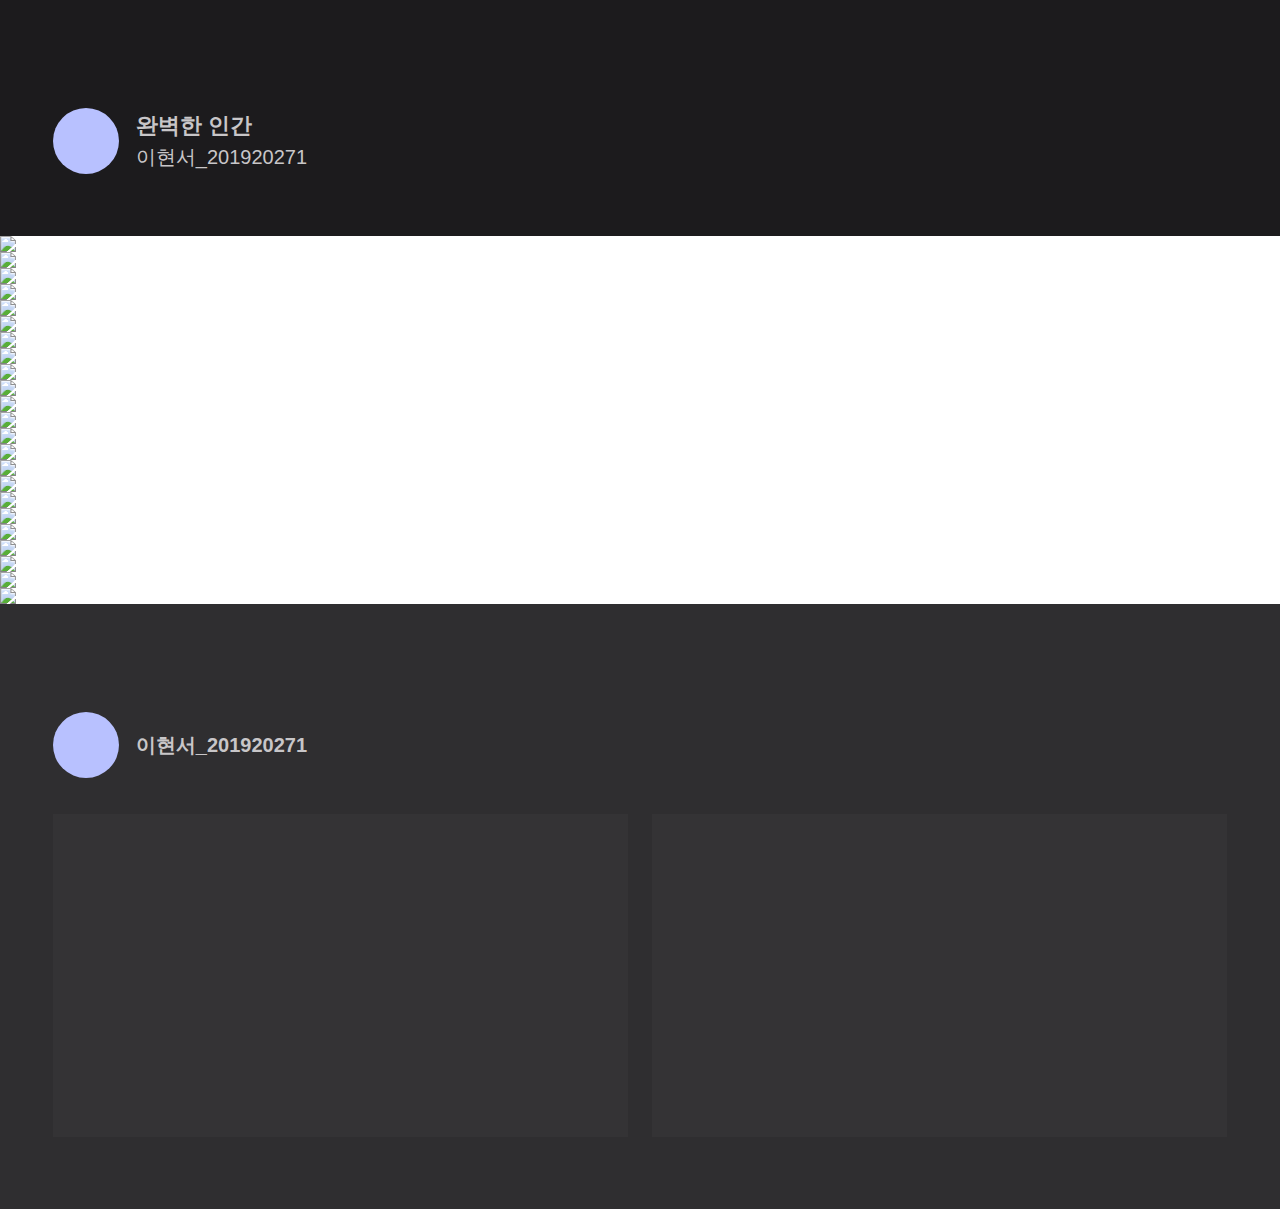
==== coact_interaction/index.html @ 67fe4ac9 "first commit" ====
<!DOCTYPE html>
<html lang="ko">
  <head>
    <meta charset="UTF-8" />
    <meta http-equiv="X-UA-Compatible" content="IE=edge" />
    <meta name="viewport" content="width=device-width, initial-scale=1.0" />
    <script src="./script/modHtml.js" defer></script>
    <script src="https://player.vimeo.com/api/player.js"></script>
    <script src="https://unpkg.com/@lottiefiles/lottie-player@latest/dist/lottie-player.js"></script>
    <link
      rel="stylesheet"
      as="style"
      crossorigin
      href="https://cdn.jsdelivr.net/gh/orioncactus/pretendard/dist/web/static/pretendard.css"
    />
    <link rel="stylesheet" href="./style/reset.min.css" />
    <link rel="stylesheet" href="./style/template.min.css" />
    <!-- edit 1 begin -->
    <title>유동관교수님_이현서_201920271</title>
    <!-- edit 1 end -->
  </head>
  <body>
    <div class="section section--type-header">
      <div class="container">
        <div class="profile">
          <div class="profile__pic"></div>
          <div class="profile__wrap">
            <div class="profile__title">
              <!-- edit 2 begin -->
              완벽한 인간
              <!-- edit 2 end -->
            </div>
            <div class="profile__name">
              <!-- edit 3 begin -->
              이현서_201920271
              <!-- edit 3 end -->
            </div>
          </div>
        </div>
      </div>
    </div>
    <div class="section section--type-media">
      <!-- edit 4 begin -->
      <div class="container">
        <!-- example of image begin -->
        <img src="imgs/img1.png" loading="lazy" />
        <img src="imgs/blink76.png" loading="lazy" />
        <img src="imgs/img2.png" loading="lazy" />
        <img src="imgs/blink76.png" loading="lazy" />
        <img src="imgs/img3.png" loading="lazy" />
        <img src="imgs/blink76.png" loading="lazy" />
        <img src="imgs/img4.png" loading="lazy" />
        <img src="imgs/blink76.png" loading="lazy" />
        <img src="imgs/img5.png" loading="lazy" />
        <img src="imgs/blink76.png" loading="lazy" />
        <img src="imgs/img6.png" loading="lazy" />
        <img src="imgs/blink76.png" loading="lazy" />
        <img src="imgs/img7.png" loading="lazy" />
        <img src="imgs/blink76.png" loading="lazy" />
        <img src="imgs/img8.png" loading="lazy" />
        <img src="imgs/blink76.png" loading="lazy" />
        <img src="imgs/img9.png" loading="lazy" />
        <img src="imgs/blink76.png" loading="lazy" />
        <img src="imgs/img10.png" loading="lazy" />
        <img src="imgs/blink76.png" loading="lazy" />
        <img src="imgs/img11.png" loading="lazy" />
        <img src="imgs/blink76.png" loading="lazy" />
        <img src="imgs/img12.png" loading="lazy" />

        <!-- example of image end -->
      </div>
      <!-- edit 4 end -->
    </div>
    <div class="section section--type-footer">
      <div class="container">
        <div class="designerInfo">
          <div class="profile">
            <div class="profile__pic"></div>
            <div class="profile__wrap">
              <div class="profile__name">
                <!-- edit 4 begin -->
                이현서_201920271
                <!-- edit 4 end -->
              </div>
            </div>
          </div>
          <div class="otherWorks">
            <div class="work">
              <div class="work__wrap">
                <div class="work__title">기억저장소</div>
                <div class="work__class">브랜드 디자인</div>
              </div>
            </div>
            <div class="work">
              <div class="work__wrap">
                <div class="work__title">완벽한 쇼핑</div>
                <div class="work__class">인터랙션 디자인</div>
              </div>
            </div>
          </div>
        </div>
      </div>
    </div>
  </body>
</html>
---- coact_interaction/style/template.min.css ----
body {
  background-color: #1c1b1d;
}
.container {
  z-index: 2;
  display: flex;
  flex-flow: column nowrap;
  grid-row: 1 / span 2;
  grid-column: 2 / span 1;
  align-items: center;
  justify-content: flex-start;
  overflow: hidden;
}
.container > * {
  overflow: hidden;
}

.section {
  display: grid;
  grid-template-rows: minmax(0, auto) 0.625rem;
}
.section:not(:first-of-type) {
  margin-top: -0.625rem;
}
.section:last-of-type {
  grid-template-rows: minmax(0, auto);
}
.section:last-of-type > .container {
  grid-row: 1 / span 1;
}
.section:last-of-type > .section__bg {
  grid-row: 1 / span 1;
}
.section--type-text,
.section--type-media {
  background-color: #fff;
}
.section--type-text {
  color: #1c1b1d;
}
.section--type-text a {
  color: #4756b3;
  text-decoration: underline;
  text-underline-position: under;
}
.section--type-text a:hover {
  color: #474747;
}
.section--type-text > .container > * {
  width: 100%;
  max-width: 70ch;
}
.section--type-text > .container > *.text--textAlign-center {
  text-align: center;
}
.section--type-text > .container > *.text--textAlign-right {
  text-align: right;
}
.section--type-media > .container {
  align-items: stretch;
  padding-inline: 0;
}
.section--type-media > .container * {
  flex-shrink: 0;
}
.section--type-media > .container lottie-player {
  align-self: center;
  height: auto;
}
.section--type-header > .container,
.section--type-footer > .container {
  align-items: stretch;
  padding-inline: 0;
}
.section--type-header {
  background-color: #1c1b1d;
}
.section--type-header > .container {
  color: #c8c6c8;
}
.section--type-header > .container .profile__title {
  font-weight: 700;
}
.section--type-footer > .container .designInfo {
  display: flex;
  flex-direction: row;
  flex-wrap: nowrap;
  gap: 0rem;
  align-items: center;
  justify-content: center;
  color: #c8c6c8;
  text-align: center;
  background-color: #252426;
}
.section--type-footer > .container .designerInfo {
  color: #c8c6c8;
  background-color: #2f2e30;
}
.section--type-footer > .container .designerInfo .profile__name {
  font-weight: 700;
}
.section__bg {
  z-index: 1;
}
.section__bg--left {
  grid-row: 1 / span 2;
  grid-column: 1 / span 1;
  background-color: #1c1b1d;
}
.section__bg--right {
  grid-row: 1 / span 2;
  grid-column: 3 / span 1;
  background-color: #1c1b1d;
}
.profile {
  display: flex;
  flex-direction: row;
  flex-wrap: nowrap;
  gap: 0.75em;
  align-items: center;
  justify-content: flex-start;
}
.profile__pic {
  flex-shrink: 0;
  width: 3em;
  aspect-ratio: 1 / 1;
  background-color: #b8c1ff;
  border-radius: 9999rem;
}
.profile__wrap {
  display: flex;
  flex-direction: column;
  flex-wrap: nowrap;
  gap: 4px;
  align-items: flex-start;
  justify-content: flex-start;
}
.work {
  display: flex;
  flex-direction: column;
  flex-wrap: nowrap;
  gap: 0rem;
  align-items: center;
  justify-content: flex-end;
  aspect-ratio: 16 / 9;
  color: #c8c6c8;
  background-color: #343335;
}
.work:hover .work__wrap {
  opacity: 1;
}
.work__wrap {
  display: flex;
  flex-direction: column;
  flex-wrap: nowrap;
  gap: 2px;
  align-items: flex-start;
  justify-content: flex-end;
  align-self: stretch;
  height: calc(9.2em + 2px);
  padding: 1em 1.25em;
  background: linear-gradient(rgba(0, 0, 0, 0) 0%, rgba(0, 0, 0, 0.6) 81%);
  opacity: 0;
  transition: opacity 100ms;
}
.work__wrap > * {
  align-self: stretch;
  overflow: hidden;
  text-overflow: ellipsis;
  white-space: nowrap;
}
.work__title {
  font-weight: 700;
}
@media (min-width: 0rem) and (max-width: 37.4375rem) {
  .container {
    padding-inline: 1.5rem;
    padding-bottom: 0.625rem;
  }
  .section {
    grid-template-columns: 0 100% 0;
  }
  .section:last-of-type > .container {
    padding-bottom: 0;
  }
  .section--type-text > .container {
    row-gap: 1rem;
    -moz-column-gap: 1rem;
    column-gap: 1rem;
    padding-top: 1.5rem;
    padding-bottom: 2.125rem;
  }
  .section--type-text.text-head > .container {
    padding-top: 3rem;
  }
  .section--type-text.text-tail > .container {
    padding-bottom: 3.625rem;
  }
  .section--type-header > .container,
  .section--type-footer > .container .designInfo,
  .section--type-footer > .container .designerInfo {
    padding-inline: 1.5rem;
  }
  .section--type-header > .container,
  .section--type-footer > .container .designerInfo {
    padding-top: 4.5rem;
  }
  .section--type-footer > .container .designerInfo .profile {
    padding-bottom: 1.5rem;
  }
  .section--type-header > .container,
  .section--type-footer > .container .designerInfo {
    padding-bottom: 3rem;
  }
  .section--type-footer > .container .designInfo {
    padding-block: 3rem;
  }
  .section--type-footer > .container .designerInfo .otherWorks {
    -moz-column-gap: 1rem;
    column-gap: 1rem;
  }
  .section--type-footer > .container .designerInfo .otherWorks {
    row-gap: 1rem;
  }
}
@media (min-width: 37.5rem) and (max-width: 52.4375rem) {
  .container {
    padding-inline: 1.5rem;
    padding-bottom: 0.625rem;
  }
  .section {
    grid-template-columns: 0 100% 0;
  }
  .section:last-of-type > .container {
    padding-bottom: 0;
  }
  .section--type-text > .container {
    row-gap: 1rem;
    -moz-column-gap: 1rem;
    column-gap: 1rem;
    padding-top: 1.5rem;
    padding-bottom: 2.125rem;
  }
  .section--type-text.text-head > .container {
    padding-top: 3rem;
  }
  .section--type-text.text-tail > .container {
    padding-bottom: 3.625rem;
  }
  .section--type-header > .container,
  .section--type-footer > .container .designInfo,
  .section--type-footer > .container .designerInfo {
    padding-inline: 1.5rem;
  }
  .section--type-header > .container,
  .section--type-footer > .container .designerInfo {
    padding-top: 4.5rem;
  }
  .section--type-footer > .container .designerInfo .profile {
    padding-bottom: 1.5rem;
  }
  .section--type-header > .container,
  .section--type-footer > .container .designerInfo {
    padding-bottom: 3rem;
  }
  .section--type-footer > .container .designInfo {
    padding-block: 3rem;
  }
  .section--type-footer > .container .designerInfo .otherWorks {
    -moz-column-gap: 1rem;
    column-gap: 1rem;
  }
  .section--type-footer > .container .designerInfo .otherWorks {
    row-gap: 1rem;
  }
}
@media (min-width: 52.5rem) and (max-width: 63.9375rem) {
  .container {
    padding-inline: 2.25rem;
    padding-bottom: 0.625rem;
  }
  .section {
    grid-template-columns: 1fr 52.5rem 1fr;
  }
  .section:last-of-type > .container {
    padding-bottom: 0;
  }
  .section--type-text > .container {
    row-gap: 1.5rem;
    -moz-column-gap: 1.5rem;
    column-gap: 1.5rem;
    padding-top: 2.25rem;
    padding-bottom: 2.875rem;
  }
  .section--type-text.text-head > .container {
    padding-top: 4.5rem;
  }
  .section--type-text.text-tail > .container {
    padding-bottom: 5.125rem;
  }
  .section--type-header > .container,
  .section--type-footer > .container .designInfo,
  .section--type-footer > .container .designerInfo {
    padding-inline: 2.25rem;
  }
  .section--type-header > .container,
  .section--type-footer > .container .designerInfo {
    padding-top: 6.75rem;
  }
  .section--type-footer > .container .designerInfo .profile {
    padding-bottom: 2.25rem;
  }
  .section--type-header > .container,
  .section--type-footer > .container .designerInfo {
    padding-bottom: 4.5rem;
  }
  .section--type-footer > .container .designInfo {
    padding-block: 4.5rem;
  }
  .section--type-footer > .container .designerInfo .otherWorks {
    -moz-column-gap: 1.5rem;
    column-gap: 1.5rem;
  }
  .section--type-footer > .container .designerInfo .otherWorks {
    row-gap: 1.5rem;
  }
}
@media (min-width: 64rem) and (max-width: 79.9375rem) {
  .container {
    padding-inline: min(4.1666666667%, 3.75rem);
    padding-bottom: 0.625rem;
  }
  .section {
    grid-template-columns: 0 100% 0;
  }
  .section:last-of-type > .container {
    padding-bottom: 0;
  }
  .section--type-text > .container {
    row-gap: 1.5rem;
    -moz-column-gap: 1.5rem;
    column-gap: 1.5rem;
    padding-top: 2.25rem;
    padding-bottom: 2.875rem;
  }
  .section--type-text.text-head > .container {
    padding-top: 4.5rem;
  }
  .section--type-text.text-tail > .container {
    padding-bottom: 5.125rem;
  }
  .section--type-header > .container,
  .section--type-footer > .container .designInfo,
  .section--type-footer > .container .designerInfo {
    padding-inline: min(4.1666666667%, 3.75rem);
  }
  .section--type-header > .container,
  .section--type-footer > .container .designerInfo {
    padding-top: 6.75rem;
  }
  .section--type-footer > .container .designerInfo .profile {
    padding-bottom: 2.25rem;
  }
  .section--type-header > .container,
  .section--type-footer > .container .designerInfo {
    padding-bottom: 4.5rem;
  }
  .section--type-footer > .container .designInfo {
    padding-block: 4.5rem;
  }
  .section--type-footer > .container .designerInfo .otherWorks {
    -moz-column-gap: 1.5rem;
    column-gap: 1.5rem;
  }
  .section--type-footer > .container .designerInfo .otherWorks {
    row-gap: 1.5rem;
  }
}
@media (min-width: 80rem) and (max-width: 89.9375rem) {
  .container {
    padding-inline: 4.1666666667%;
    padding-bottom: 0.625rem;
  }
  .section {
    grid-template-columns: 1fr minmax(0, 90rem) 1fr;
  }
  .section:last-of-type > .container {
    padding-bottom: 0;
  }
  .section--type-text > .container {
    row-gap: 1.5rem;
    -moz-column-gap: 1.5rem;
    column-gap: 1.5rem;
    padding-top: 2.25rem;
    padding-bottom: 2.875rem;
  }
  .section--type-text.text-head > .container {
    padding-top: 4.5rem;
  }
  .section--type-text.text-tail > .container {
    padding-bottom: 5.125rem;
  }
  .section--type-header > .container,
  .section--type-footer > .container .designInfo,
  .section--type-footer > .container .designerInfo {
    padding-inline: 4.1666666667%;
  }
  .section--type-header > .container,
  .section--type-footer > .container .designerInfo {
    padding-top: 6.75rem;
  }
  .section--type-footer > .container .designerInfo .profile {
    padding-bottom: 2.25rem;
  }
  .section--type-header > .container,
  .section--type-footer > .container .designerInfo {
    padding-bottom: 4.5rem;
  }
  .section--type-footer > .container .designInfo {
    padding-block: 4.5rem;
  }
  .section--type-footer > .container .designerInfo .otherWorks {
    -moz-column-gap: 1.5rem;
    column-gap: 1.5rem;
  }
  .section--type-footer > .container .designerInfo .otherWorks {
    row-gap: 1.5rem;
  }
}
@media (min-width: 90rem) {
  .container {
    padding-inline: 3.75rem;
    padding-bottom: 0.625rem;
  }
  .section {
    grid-template-columns: 1fr 90rem 1fr;
  }
  .section:last-of-type > .container {
    padding-bottom: 0;
  }
  .section--type-text > .container {
    row-gap: 1.5rem;
    -moz-column-gap: 1.5rem;
    column-gap: 1.5rem;
    padding-top: 2.25rem;
    padding-bottom: 2.875rem;
  }
  .section--type-text.text-head > .container {
    padding-top: 4.5rem;
  }
  .section--type-text.text-tail > .container {
    padding-bottom: 5.125rem;
  }
  .section--type-header > .container,
  .section--type-footer > .container .designInfo,
  .section--type-footer > .container .designerInfo {
    padding-inline: 3.75rem;
  }
  .section--type-header > .container,
  .section--type-footer > .container .designerInfo {
    padding-top: 6.75rem;
  }
  .section--type-footer > .container .designerInfo .profile {
    padding-bottom: 2.25rem;
  }
  .section--type-header > .container,
  .section--type-footer > .container .designerInfo {
    padding-bottom: 4.5rem;
  }
  .section--type-footer > .container .designInfo {
    padding-block: 4.5rem;
  }
  .section--type-footer > .container .designerInfo .otherWorks {
    -moz-column-gap: 1.5rem;
    column-gap: 1.5rem;
  }
  .section--type-footer > .container .designerInfo .otherWorks {
    row-gap: 1.5rem;
  }
}
@media (min-width: 0rem) {
  .font-body-1 {
    font-size: 1.125rem;
    font-weight: 500;
    line-height: 1.75rem;
  }
  .font-body-1-dense,
  .section--type-header > .container .profile,
  .section--type-footer > .container .designerInfo .profile,
  .profile__title {
    font-size: 1.125rem;
    font-weight: 500;
    line-height: 1.5rem;
  }
  .font-body-2 {
    font-size: 1rem;
    font-weight: 500;
    line-height: 1.625rem;
  }
  .font-body-2-dense,
  .profile__name {
    font-size: 1rem;
    font-weight: 500;
    line-height: 1.25rem;
  }
  .font-body-3,
  .work {
    font-size: 0.875rem;
    font-weight: 500;
    line-height: 1.375rem;
  }
  .font-body-3-dense,
  .profile__quote {
    font-size: 0.875rem;
    font-weight: 500;
    line-height: 1.125rem;
  }
  .font-heading-1 {
    font-size: 4.5625rem;
    font-weight: 700;
    line-height: 5.875rem;
  }
  .font-heading-2 {
    font-size: 3.625rem;
    font-weight: 700;
    line-height: 4.75rem;
  }
  .font-heading-3 {
    font-size: 2.8125rem;
    font-weight: 700;
    line-height: 3.625rem;
  }
  .font-heading-4 {
    font-size: 2.25rem;
    font-weight: 700;
    line-height: 2.875rem;
  }
  .font-heading-5 {
    font-size: 1.75rem;
    font-weight: 700;
    line-height: 2.25rem;
  }
  .font-heading-6,
  .section--type-footer > .container .designInfo {
    font-size: 1.375rem;
    font-weight: 700;
    line-height: 1.75rem;
  }
  .container {
    font-size: 1rem;
    font-weight: 500;
    line-height: 1.625rem;
  }
  .otherWorks {
    display: grid;
    grid-template-rows: minmax(0, 1fr) minmax(0, 1fr);
    grid-template-columns: minmax(0, 1fr);
  }
}
@media (min-width: 52.5rem) {
  .font-body-1 {
    font-size: 1.25rem;
    font-weight: 500;
    line-height: 2rem;
  }
  .font-body-1-dense,
  .section--type-header > .container .profile,
  .section--type-footer > .container .designerInfo .profile,
  .profile__title {
    font-size: 1.25rem;
    font-weight: 500;
    line-height: 1.625rem;
  }
  .font-body-2 {
    font-size: 1.125rem;
    font-weight: 500;
    line-height: 1.75rem;
  }
  .font-body-2-dense,
  .profile__name {
    font-size: 1.125rem;
    font-weight: 500;
    line-height: 1.5rem;
  }
  .font-body-3,
  .work {
    font-size: 1rem;
    font-weight: 500;
    line-height: 1.625rem;
  }
  .font-body-3-dense,
  .profile__quote {
    font-size: 1rem;
    font-weight: 500;
    line-height: 1.25rem;
  }
  .font-heading-1 {
    font-size: 5.75rem;
    font-weight: 700;
    line-height: 7.5rem;
  }
  .font-heading-2 {
    font-size: 4.5625rem;
    font-weight: 700;
    line-height: 5.875rem;
  }
  .font-heading-3 {
    font-size: 3.625rem;
    font-weight: 700;
    line-height: 4.75rem;
  }
  .font-heading-4 {
    font-size: 2.8125rem;
    font-weight: 700;
    line-height: 3.625rem;
  }
  .font-heading-5 {
    font-size: 2.25rem;
    font-weight: 700;
    line-height: 2.875rem;
  }
  .font-heading-6,
  .section--type-footer > .container .designInfo {
    font-size: 1.75rem;
    font-weight: 700;
    line-height: 2.25rem;
  }
  .container {
    font-size: 1.125rem;
    font-weight: 500;
    line-height: 1.75rem;
  }
}
@media (min-width: 64rem) {
  .font-body-1 {
    font-size: 1.375rem;
    font-weight: 500;
    line-height: 2.25rem;
  }
  .font-body-1-dense,
  .section--type-header > .container .profile,
  .section--type-footer > .container .designerInfo .profile,
  .profile__title {
    font-size: 1.375rem;
    font-weight: 500;
    line-height: 1.75rem;
  }
  .font-body-2 {
    font-size: 1.25rem;
    font-weight: 500;
    line-height: 2rem;
  }
  .font-body-2-dense,
  .profile__name {
    font-size: 1.25rem;
    font-weight: 500;
    line-height: 1.625rem;
  }
  .font-body-3,
  .work {
    font-size: 1.125rem;
    font-weight: 500;
    line-height: 1.75rem;
  }
  .font-body-3-dense,
  .profile__quote {
    font-size: 1.125rem;
    font-weight: 500;
    line-height: 1.5rem;
  }
  .font-heading-1 {
    font-size: 7.3125rem;
    font-weight: 700;
    line-height: 9.5rem;
  }
  .font-heading-2 {
    font-size: 5.75rem;
    font-weight: 700;
    line-height: 7.5rem;
  }
  .font-heading-3 {
    font-size: 4.5625rem;
    font-weight: 700;
    line-height: 5.875rem;
  }
  .font-heading-4 {
    font-size: 3.625rem;
    font-weight: 700;
    line-height: 4.75rem;
  }
  .font-heading-5 {
    font-size: 2.8125rem;
    font-weight: 700;
    line-height: 3.625rem;
  }
  .font-heading-6,
  .section--type-footer > .container .designInfo {
    font-size: 2.25rem;
    font-weight: 700;
    line-height: 2.875rem;
  }
  .container {
    font-size: 1.25rem;
    font-weight: 500;
    line-height: 2rem;
  }
  .otherWorks {
    display: grid;
    grid-template-rows: minmax(0, 1fr);
    grid-template-columns: minmax(0, 1fr) minmax(0, 1fr);
  }
}
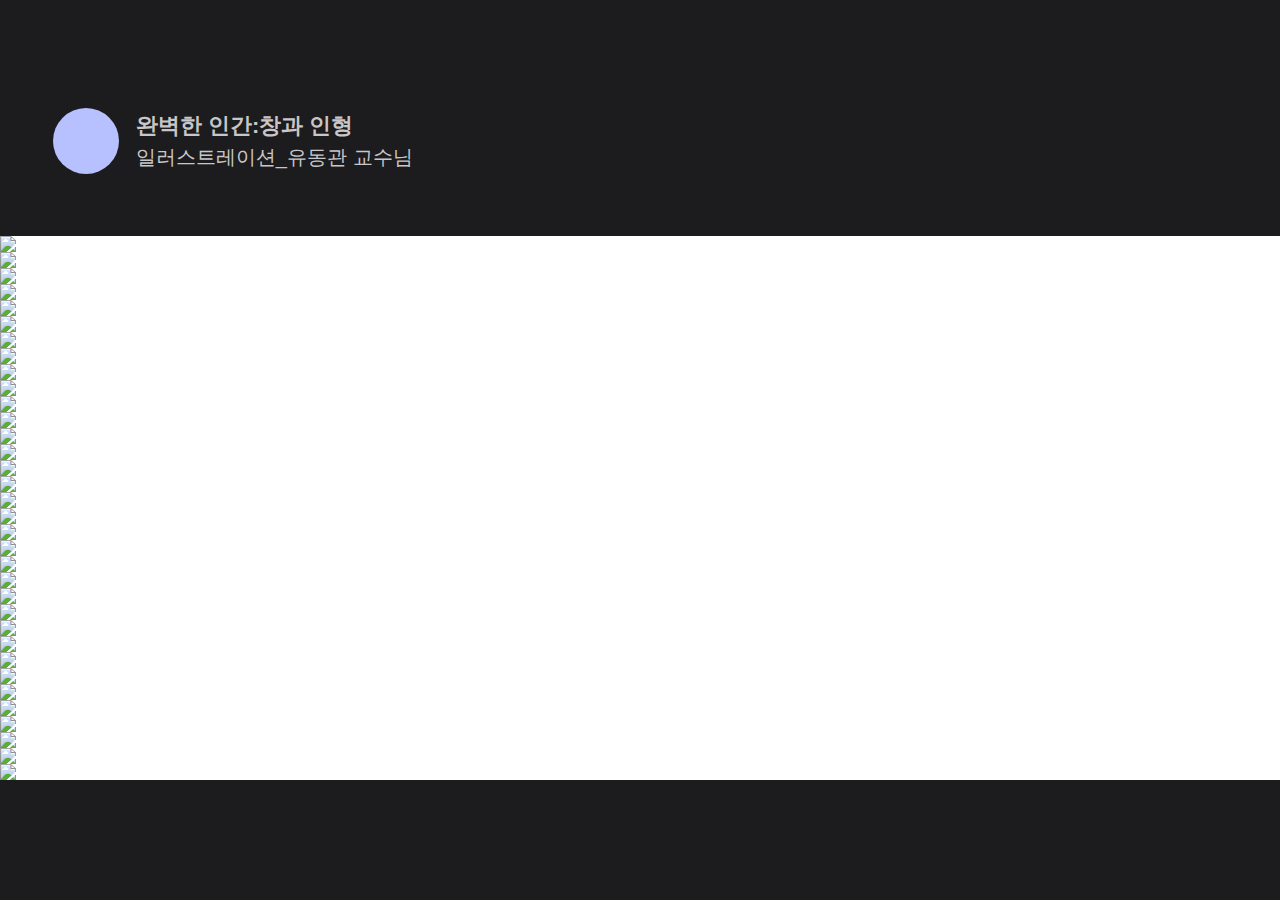
==== commit ac238e32: "three edit: memento, perfect human and prothe" ====
--- a/coact_interaction/index.html
+++ b/coact_interaction/index.html
@@ -16,7 +16,7 @@
     <link rel="stylesheet" href="./style/reset.min.css" />
     <link rel="stylesheet" href="./style/template.min.css" />
     <!-- edit 1 begin -->
-    <title>유동관교수님_이현서_201920271</title>
+    <title>완벽한 인간:창과 인형</title>
     <!-- edit 1 end -->
   </head>
   <body>
@@ -27,12 +27,12 @@
           <div class="profile__wrap">
             <div class="profile__title">
               <!-- edit 2 begin -->
-              완벽한 인간
+              완벽한 인간:창과 인형
               <!-- edit 2 end -->
             </div>
             <div class="profile__name">
               <!-- edit 3 begin -->
-              이현서_201920271
+              일러스트레이션_유동관 교수님
               <!-- edit 3 end -->
             </div>
           </div>
@@ -43,63 +43,46 @@
       <!-- edit 4 begin -->
       <div class="container">
         <!-- example of image begin -->
-        <img src="imgs/img1.png" loading="lazy" />
-        <img src="imgs/blink76.png" loading="lazy" />
-        <img src="imgs/img2.png" loading="lazy" />
-        <img src="imgs/blink76.png" loading="lazy" />
-        <img src="imgs/img3.png" loading="lazy" />
-        <img src="imgs/blink76.png" loading="lazy" />
-        <img src="imgs/img4.png" loading="lazy" />
-        <img src="imgs/blink76.png" loading="lazy" />
-        <img src="imgs/img5.png" loading="lazy" />
-        <img src="imgs/blink76.png" loading="lazy" />
-        <img src="imgs/img6.png" loading="lazy" />
-        <img src="imgs/blink76.png" loading="lazy" />
-        <img src="imgs/img7.png" loading="lazy" />
-        <img src="imgs/blink76.png" loading="lazy" />
-        <img src="imgs/img8.png" loading="lazy" />
-        <img src="imgs/blink76.png" loading="lazy" />
-        <img src="imgs/img9.png" loading="lazy" />
-        <img src="imgs/blink76.png" loading="lazy" />
-        <img src="imgs/img10.png" loading="lazy" />
-        <img src="imgs/blink76.png" loading="lazy" />
-        <img src="imgs/img11.png" loading="lazy" />
-        <img src="imgs/blink76.png" loading="lazy" />
-        <img src="imgs/img12.png" loading="lazy" />
+        <img src="imgs/img1.jpg" loading="lazy" />
+        <img src="imgs/blink76.jpg" loading="lazy" />
+        <img src="imgs/img2.jpg" loading="lazy" />
+        <img src="imgs/blink76.jpg" loading="lazy" />
+        <img src="imgs/Group 22.jpg" loading="lazy" />
+        <img src="imgs/blink76.jpg" loading="lazy" />
+
+        <img src="imgs/img3.jpg" loading="lazy" />
+        <img src="imgs/blink76.jpg" loading="lazy" />
+        <img src="imgs/Group 23.jpg" loading="lazy" />
+        <img src="imgs/blink76.jpg" loading="lazy" />
+
+        <img src="imgs/img4.jpg" loading="lazy" />
+        <img src="imgs/blink76.jpg" loading="lazy" />
+        <img src="imgs/img5.jpg" loading="lazy" />
+        <img src="imgs/blink76.jpg" loading="lazy" />
+        <img src="imgs/img6.jpg" loading="lazy" />
+        <img src="imgs/blink76.jpg" loading="lazy" />
+        <img src="imgs/img7.jpg" loading="lazy" />
+        <img src="imgs/blink76.jpg" loading="lazy" />
+        <img src="imgs/img8.jpg" loading="lazy" />
+        <img src="imgs/blink76.jpg" loading="lazy" />
+        <img src="imgs/img9.jpg" loading="lazy" />
+        <img src="imgs/blink76.jpg" loading="lazy" />
+        <img src="imgs/img10.jpg" loading="lazy" />
+        <img src="imgs/blink76.jpg" loading="lazy" />
+        <img src="imgs/img11.jpg" loading="lazy" />
+        <img src="imgs/blink76.jpg" loading="lazy" />
+        <img src="imgs/img12.jpg" loading="lazy" />
+        <img src="imgs/blink76.jpg" loading="lazy" />
+        <img src="imgs/img13.jpg" loading="lazy" />
+        <img src="imgs/img14.jpg" loading="lazy" />
+        <img src="imgs/Sticker-Pack-1.jpg" loading="lazy" />
+        <img src="imgs/img16.jpg" loading="lazy" />
+        <img src="imgs/img17.jpg" loading="lazy" />
+        <img src="imgs/img18.jpg" loading="lazy" />
 
         <!-- example of image end -->
       </div>
       <!-- edit 4 end -->
     </div>
-    <div class="section section--type-footer">
-      <div class="container">
-        <div class="designerInfo">
-          <div class="profile">
-            <div class="profile__pic"></div>
-            <div class="profile__wrap">
-              <div class="profile__name">
-                <!-- edit 4 begin -->
-                이현서_201920271
-                <!-- edit 4 end -->
-              </div>
-            </div>
-          </div>
-          <div class="otherWorks">
-            <div class="work">
-              <div class="work__wrap">
-                <div class="work__title">기억저장소</div>
-                <div class="work__class">브랜드 디자인</div>
-              </div>
-            </div>
-            <div class="work">
-              <div class="work__wrap">
-                <div class="work__title">완벽한 쇼핑</div>
-                <div class="work__class">인터랙션 디자인</div>
-              </div>
-            </div>
-          </div>
-        </div>
-      </div>
-    </div>
   </body>
 </html>
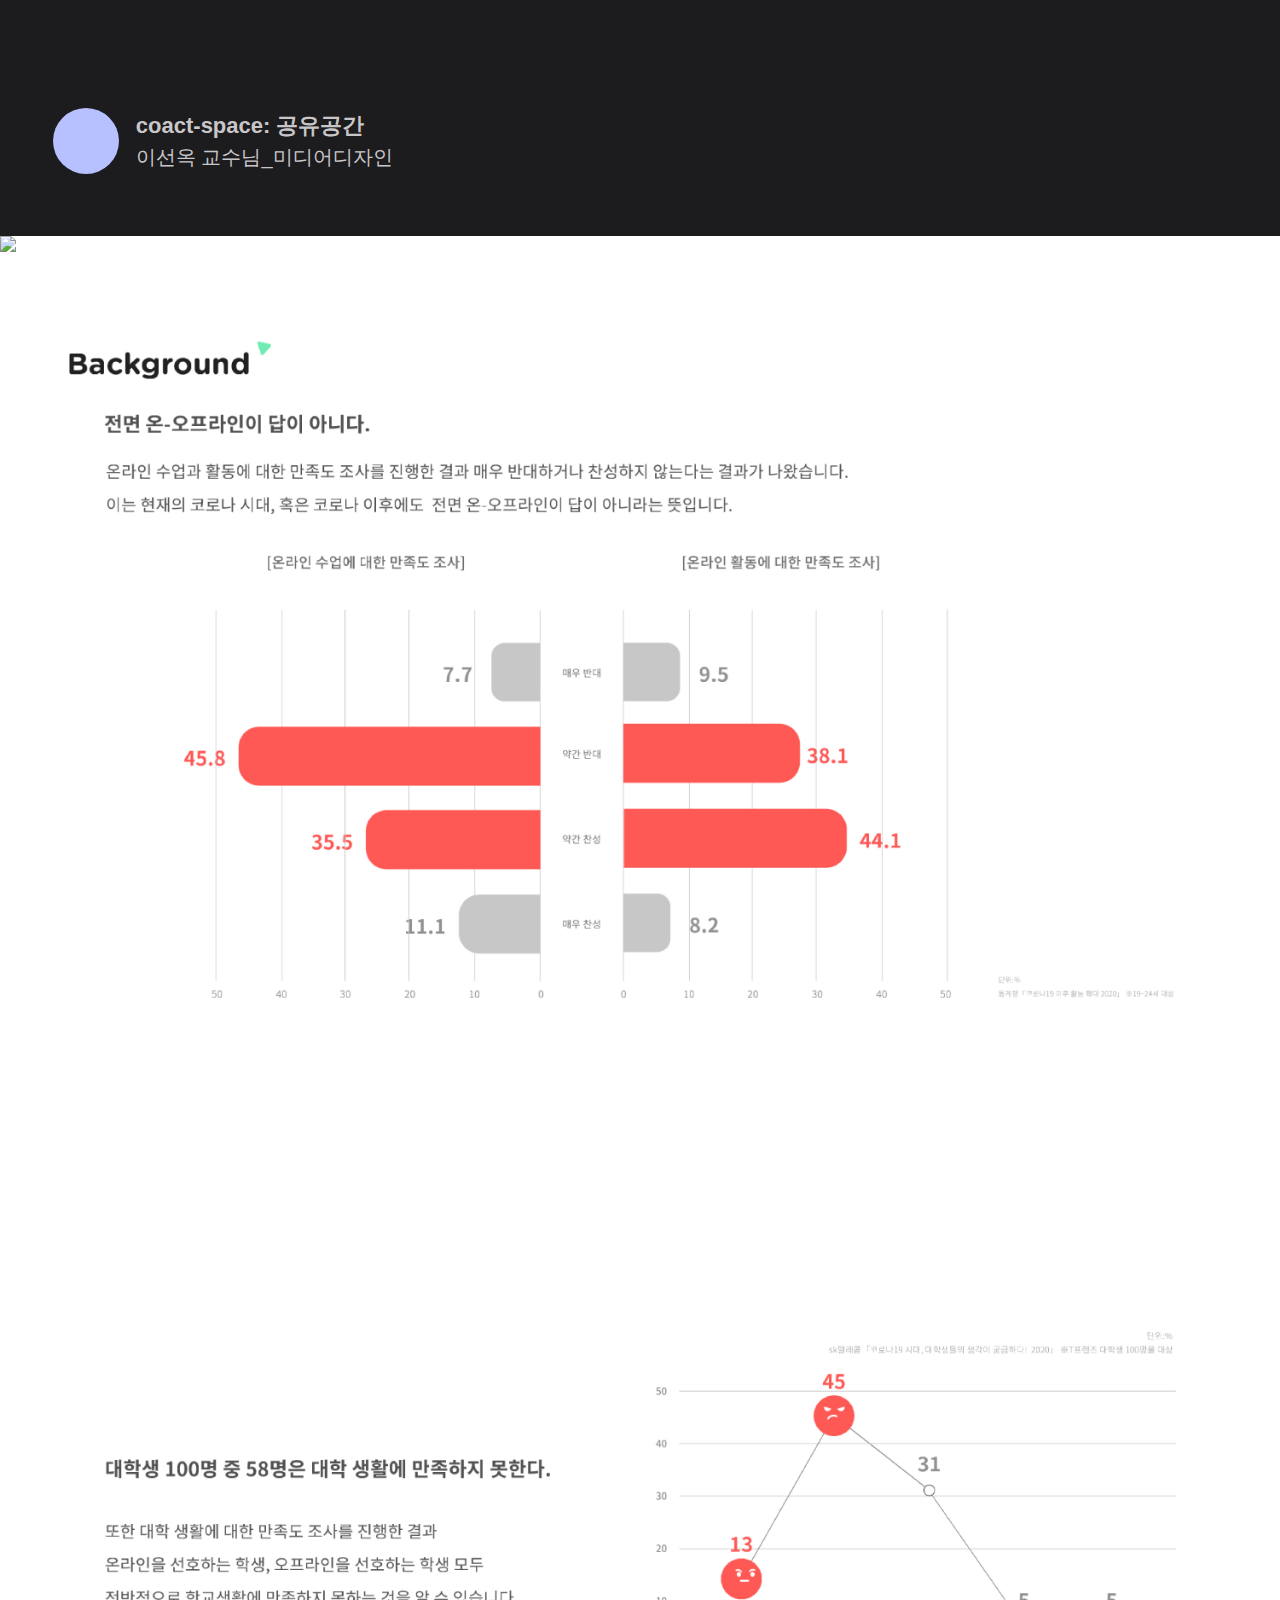
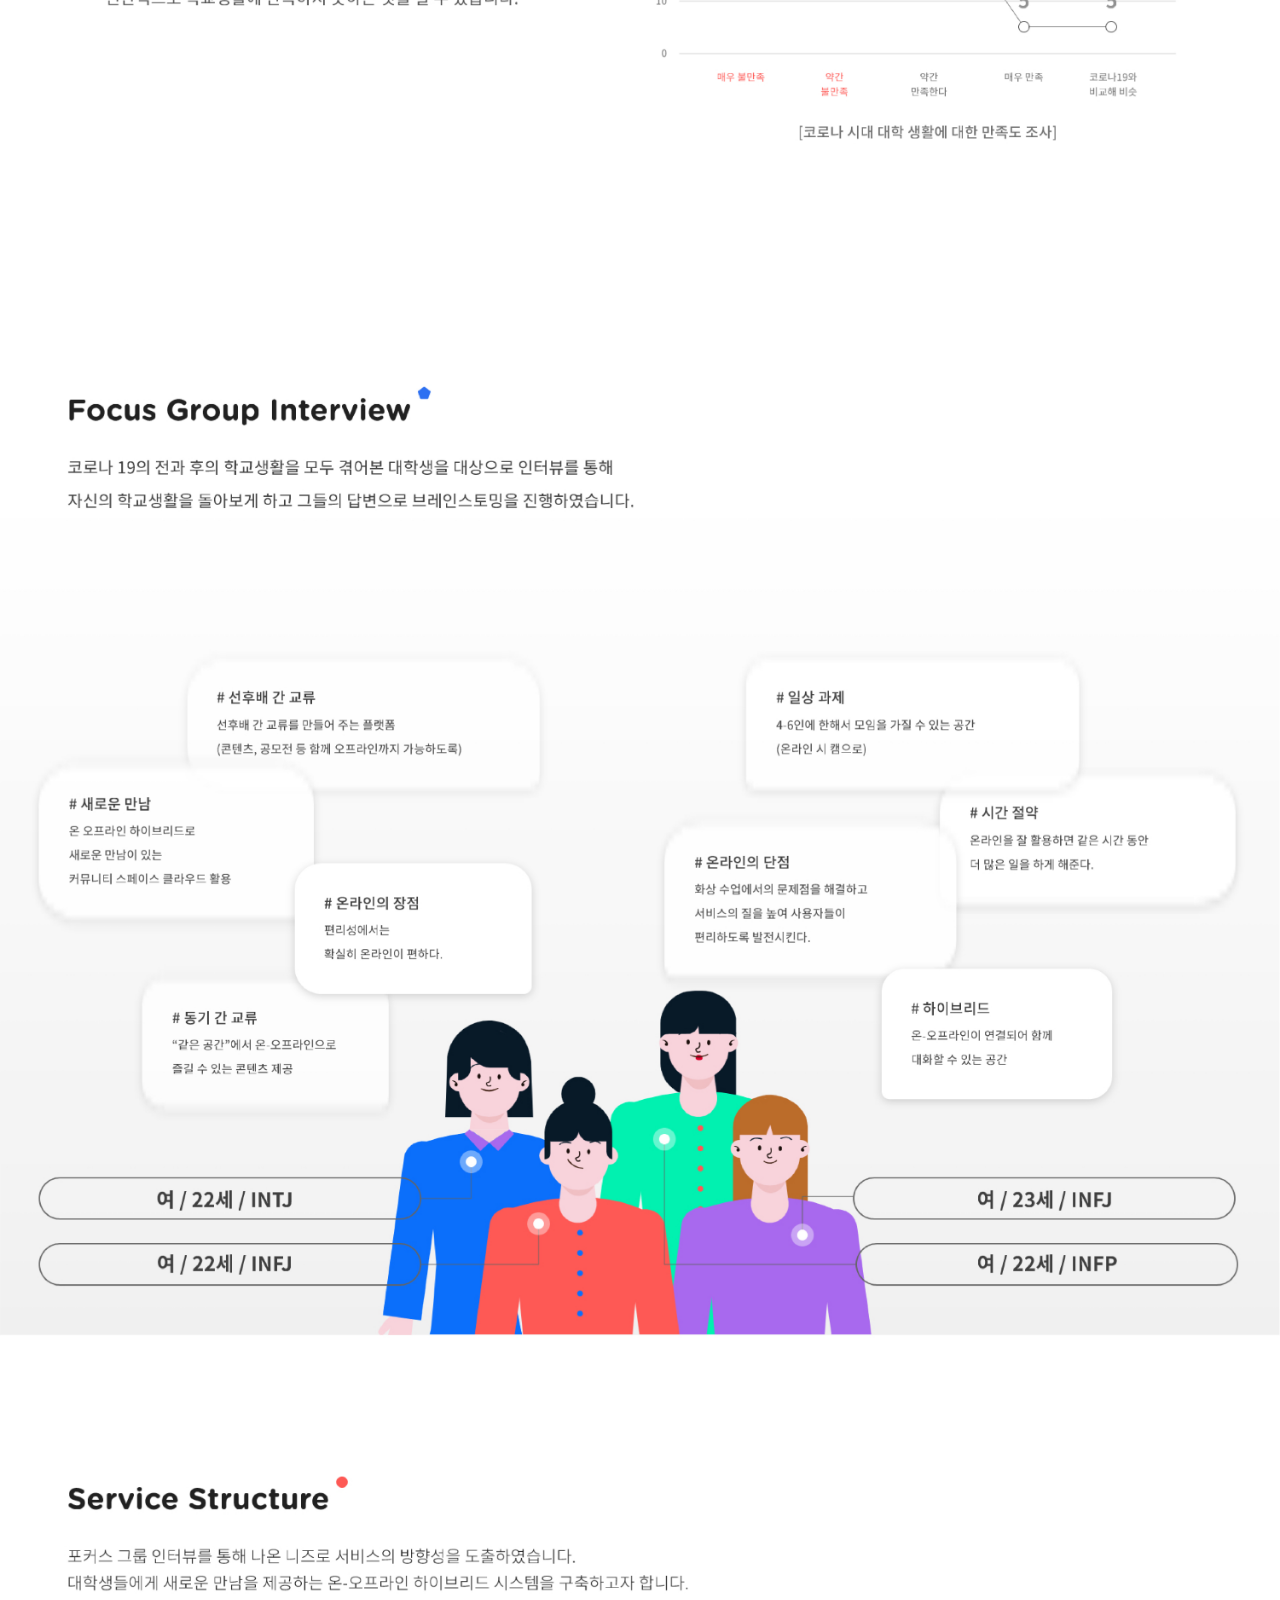
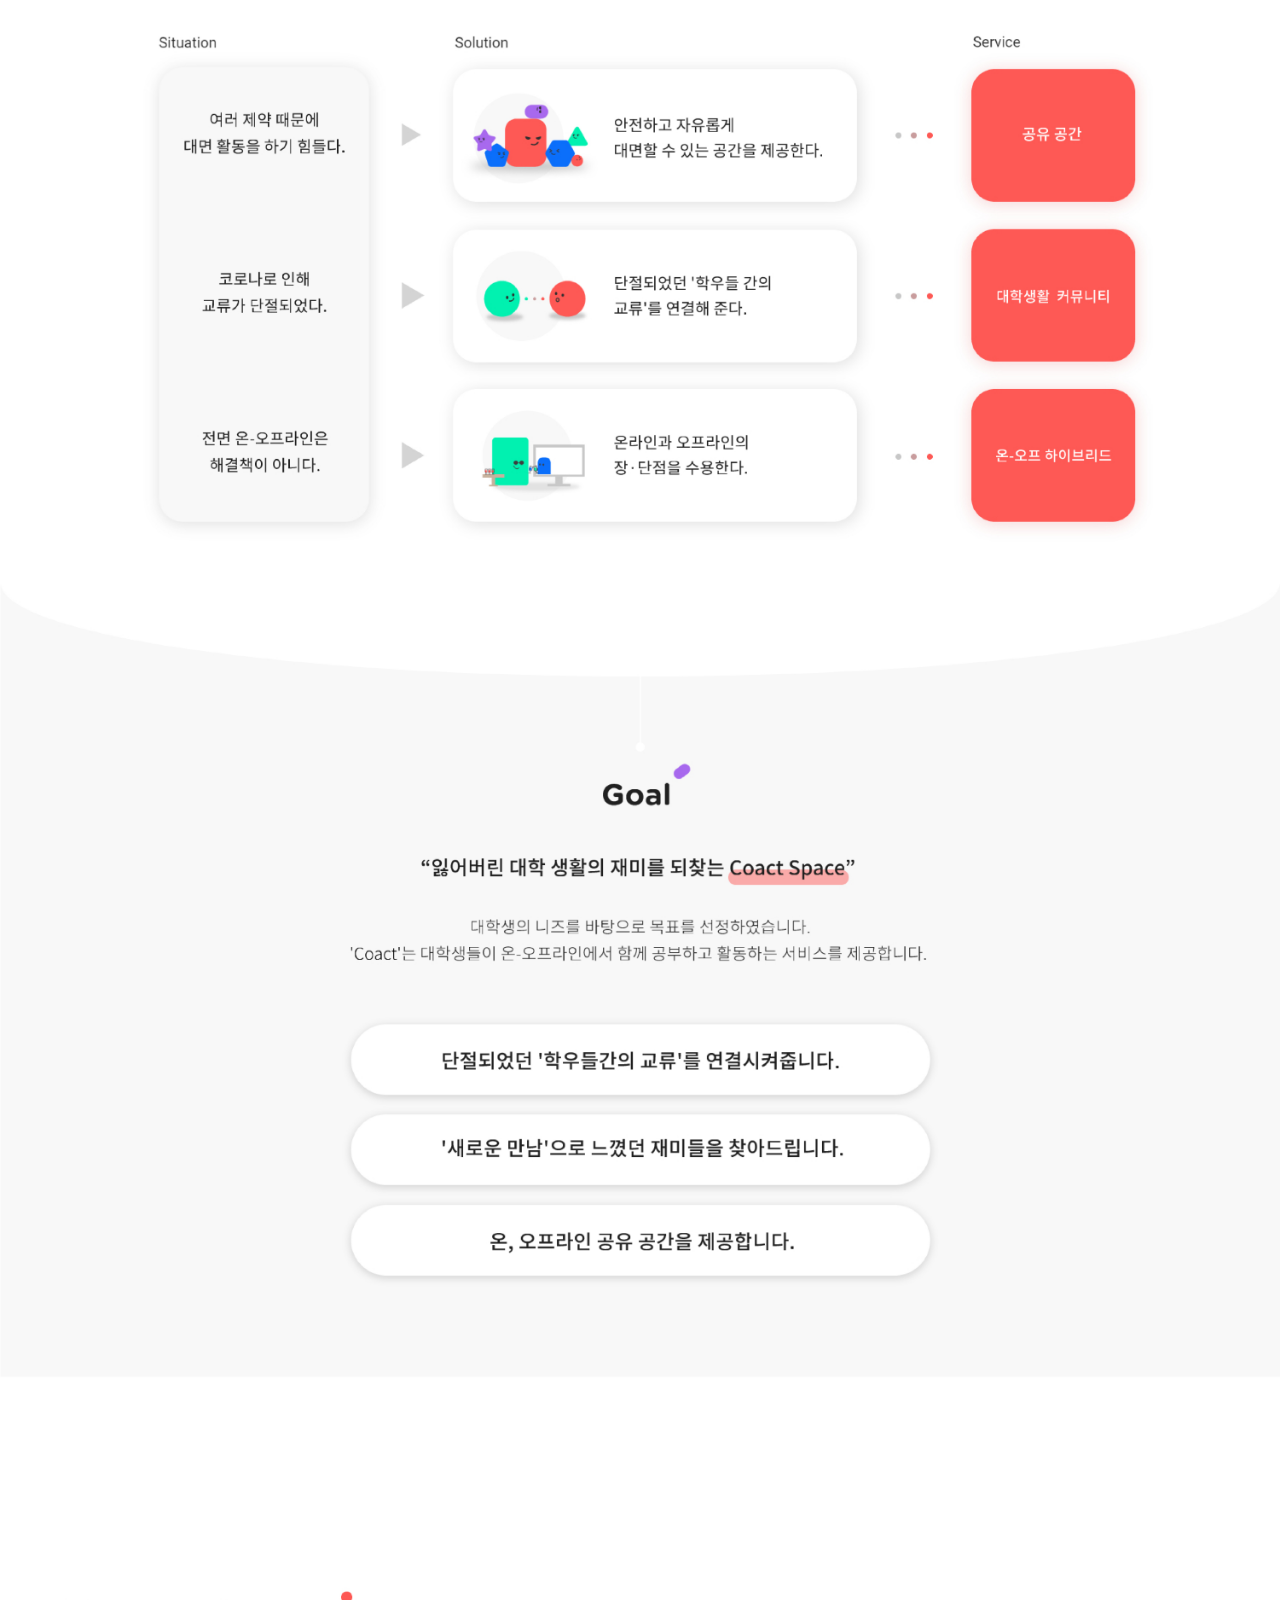
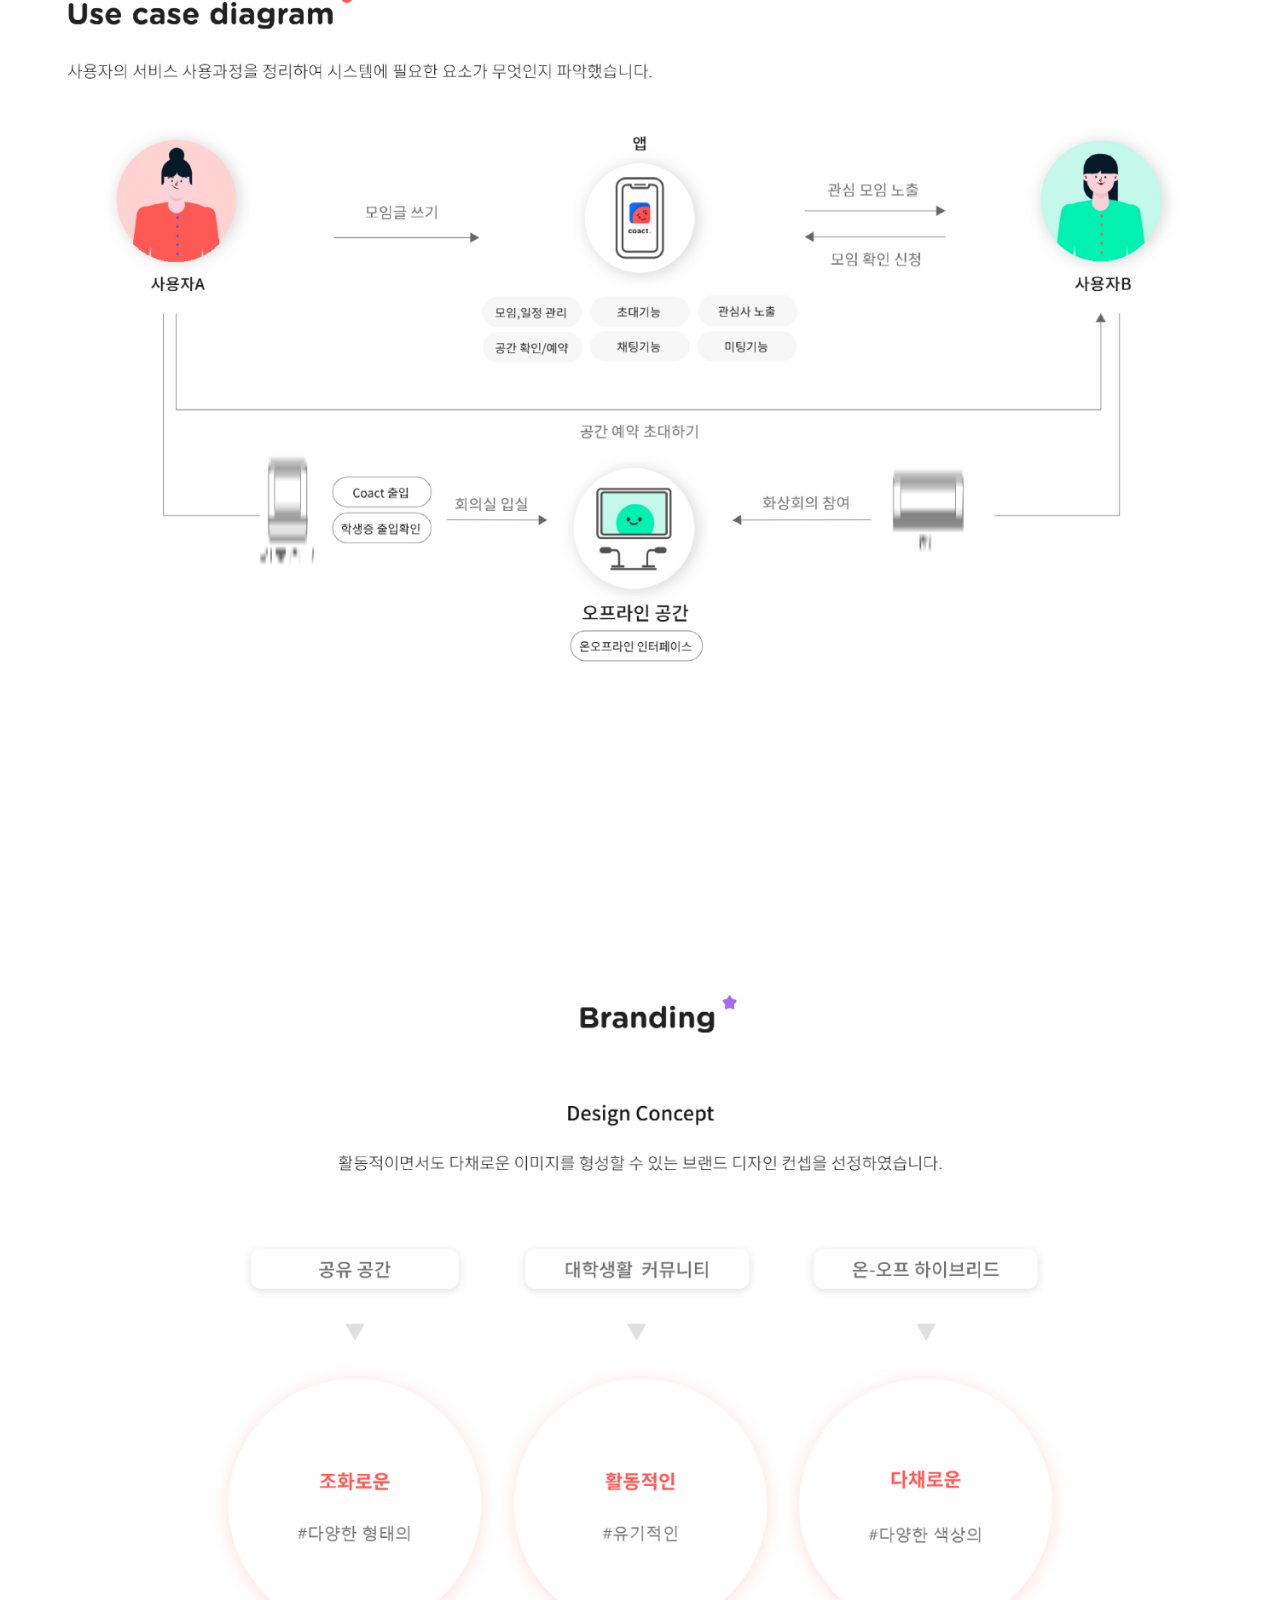
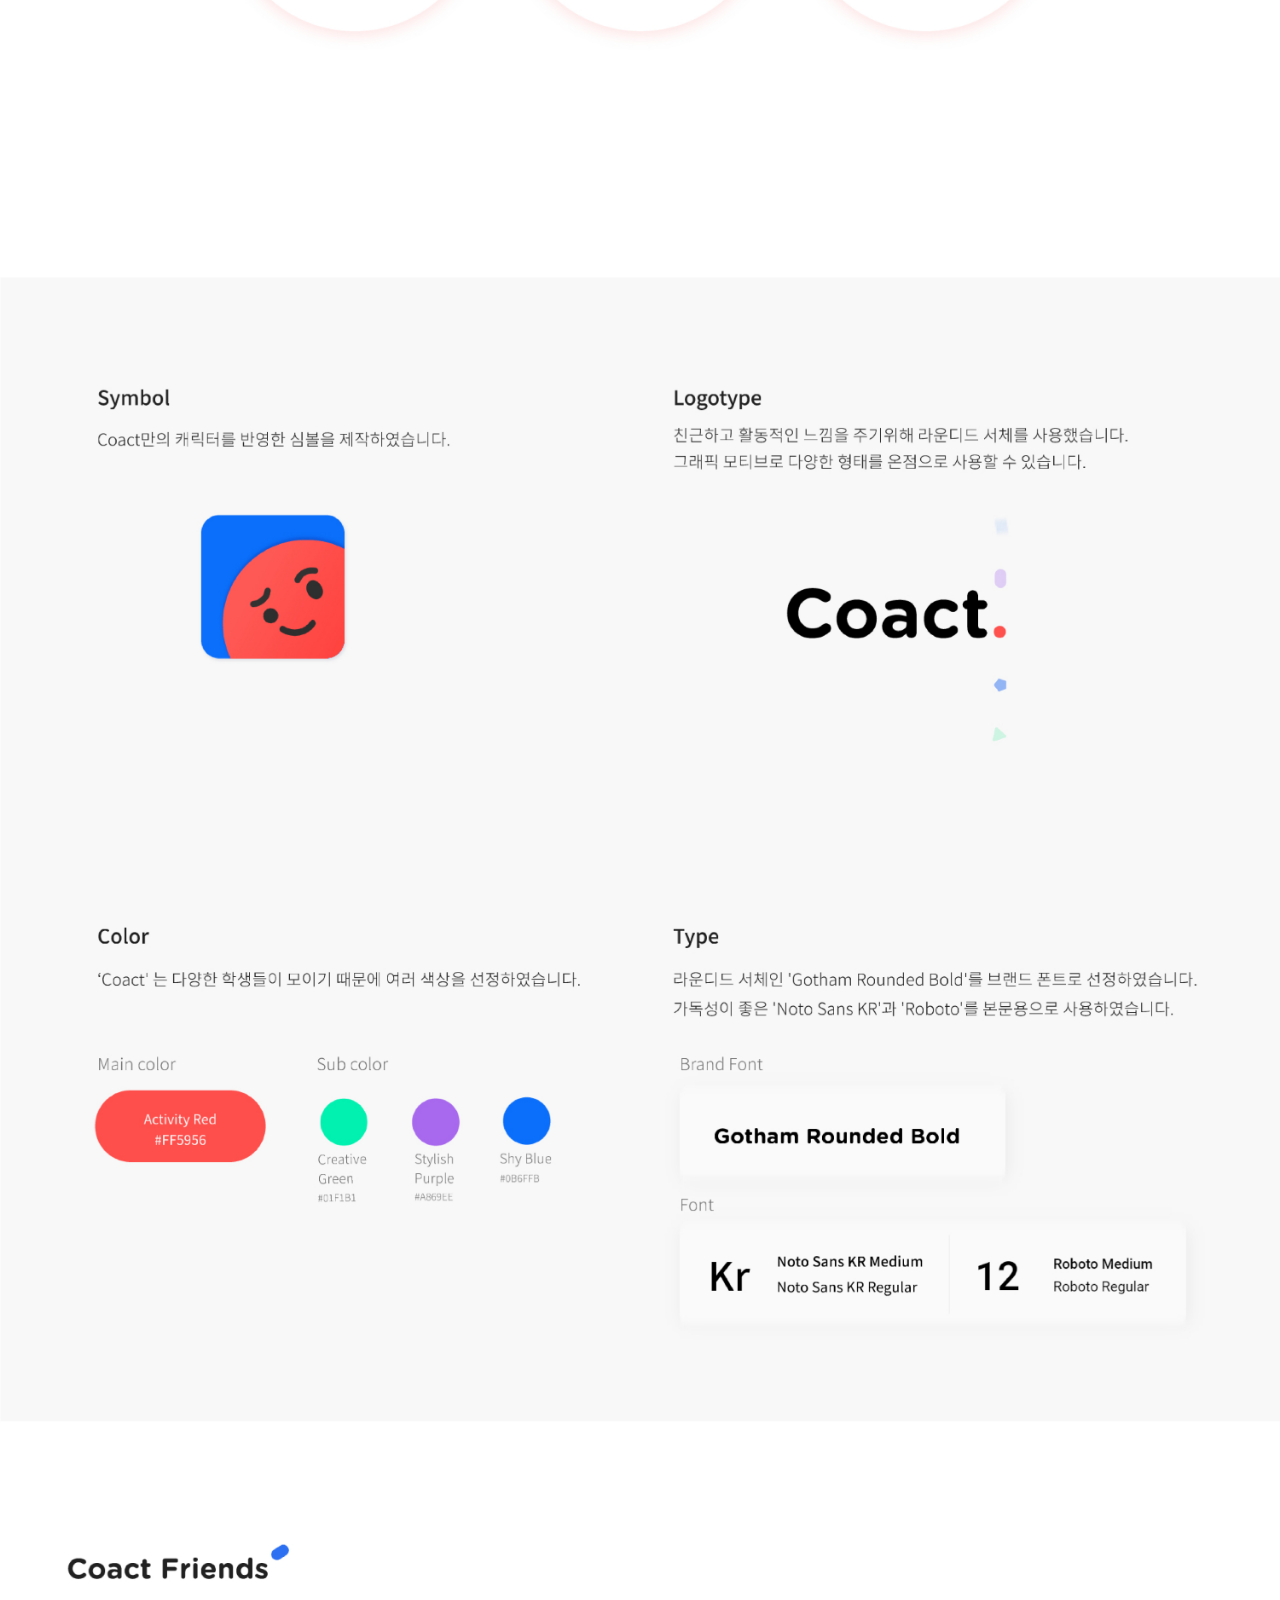
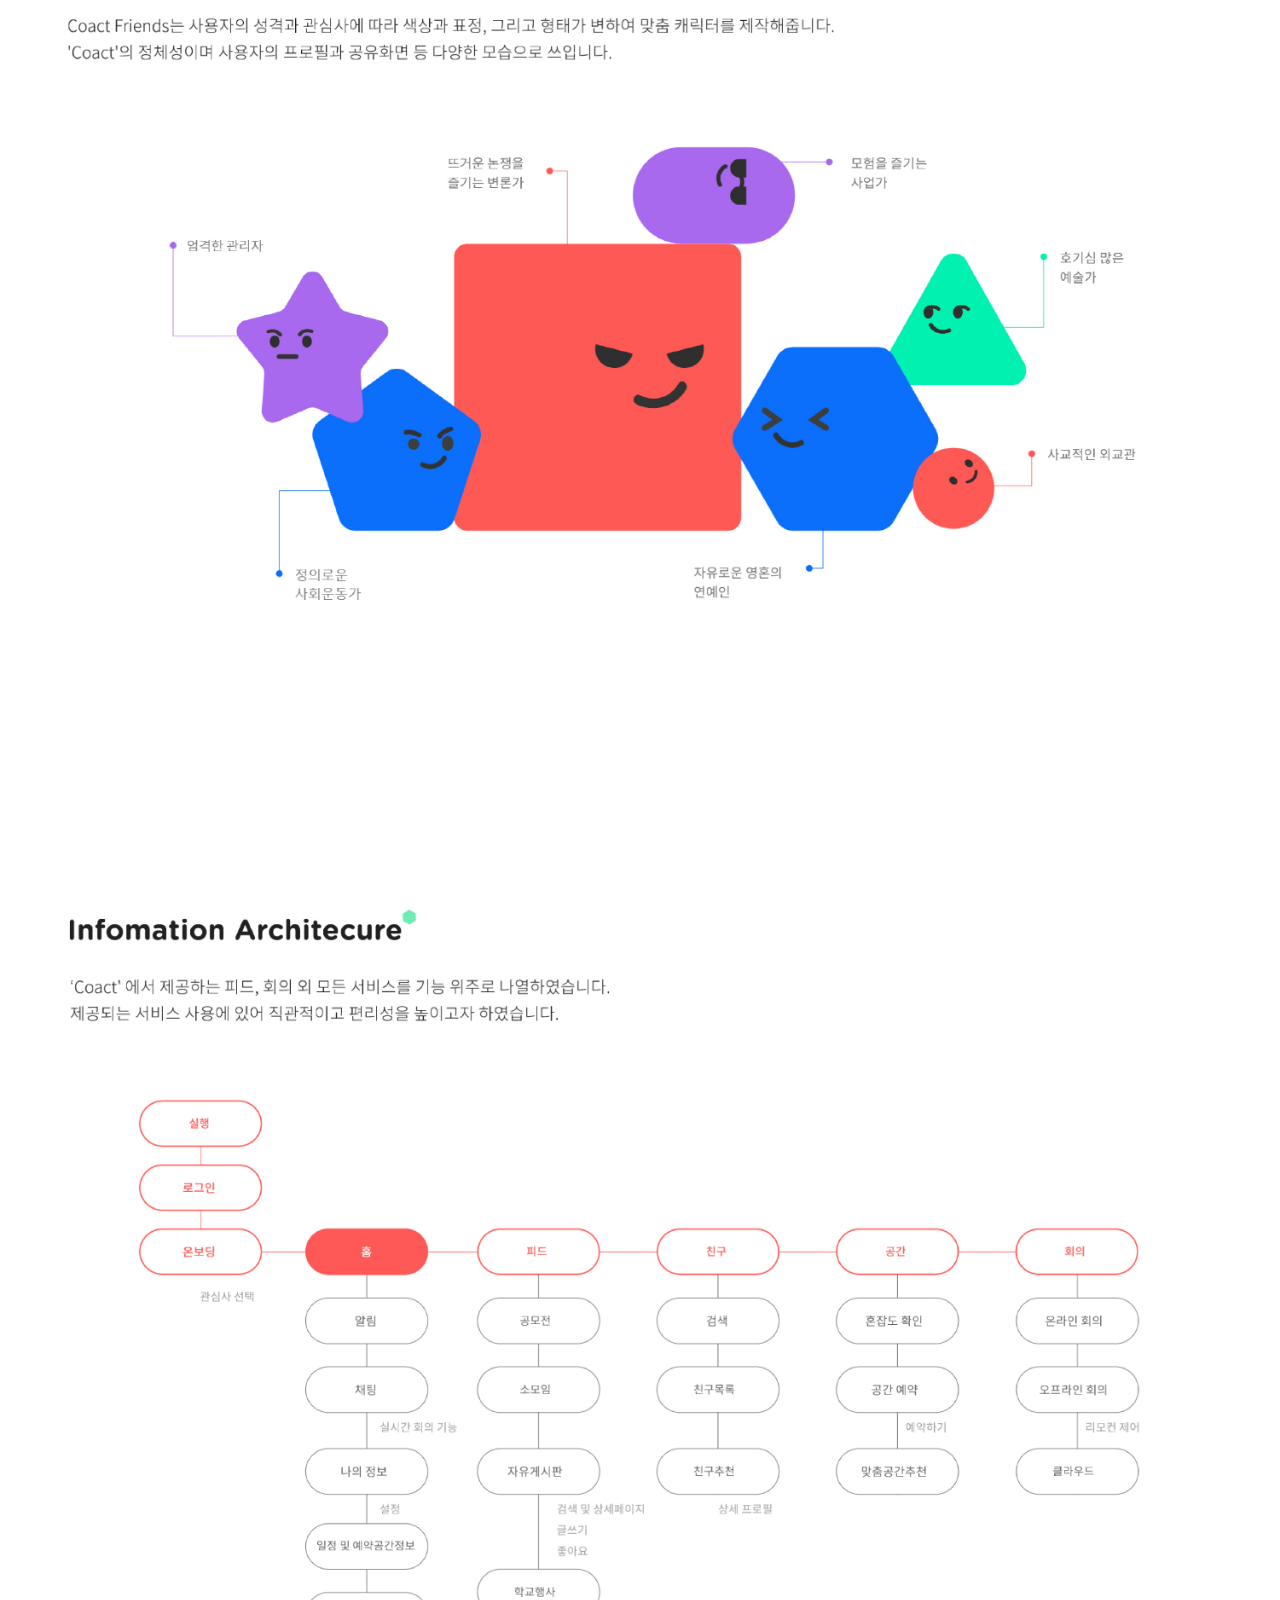
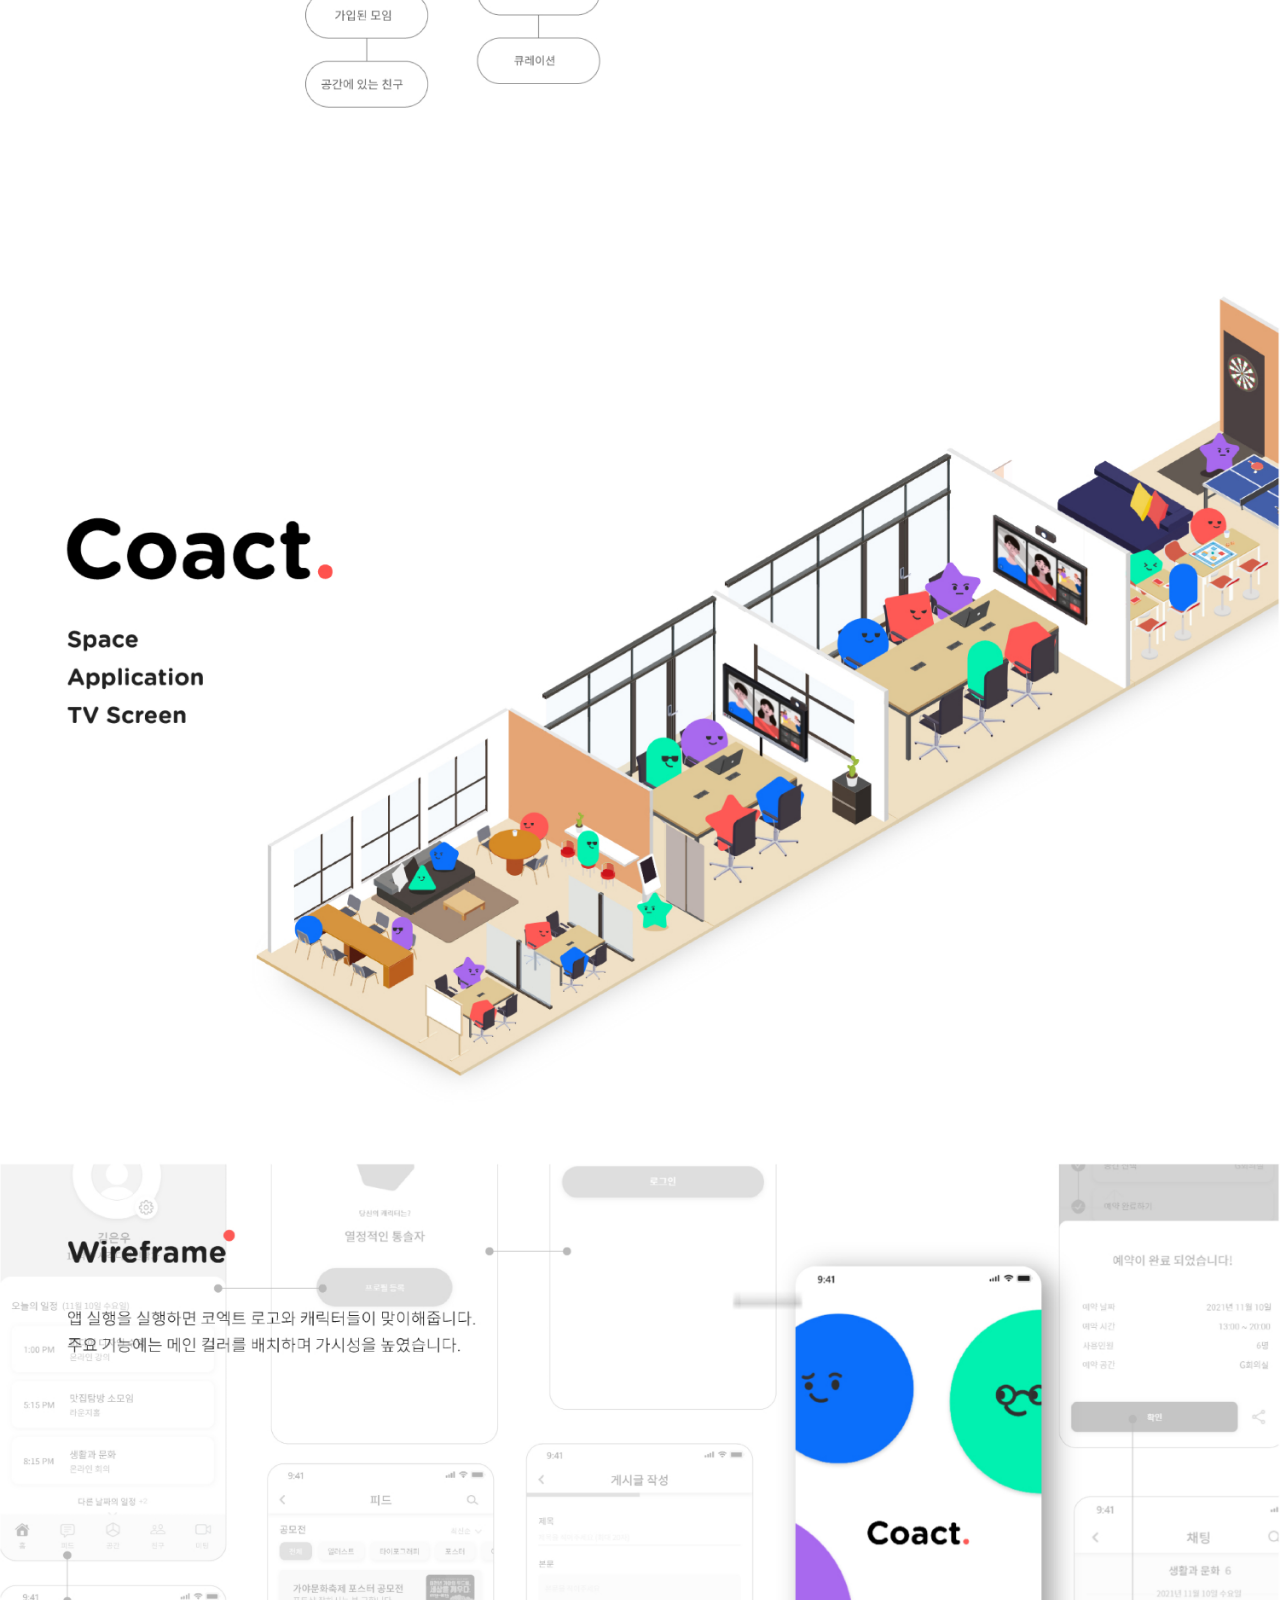
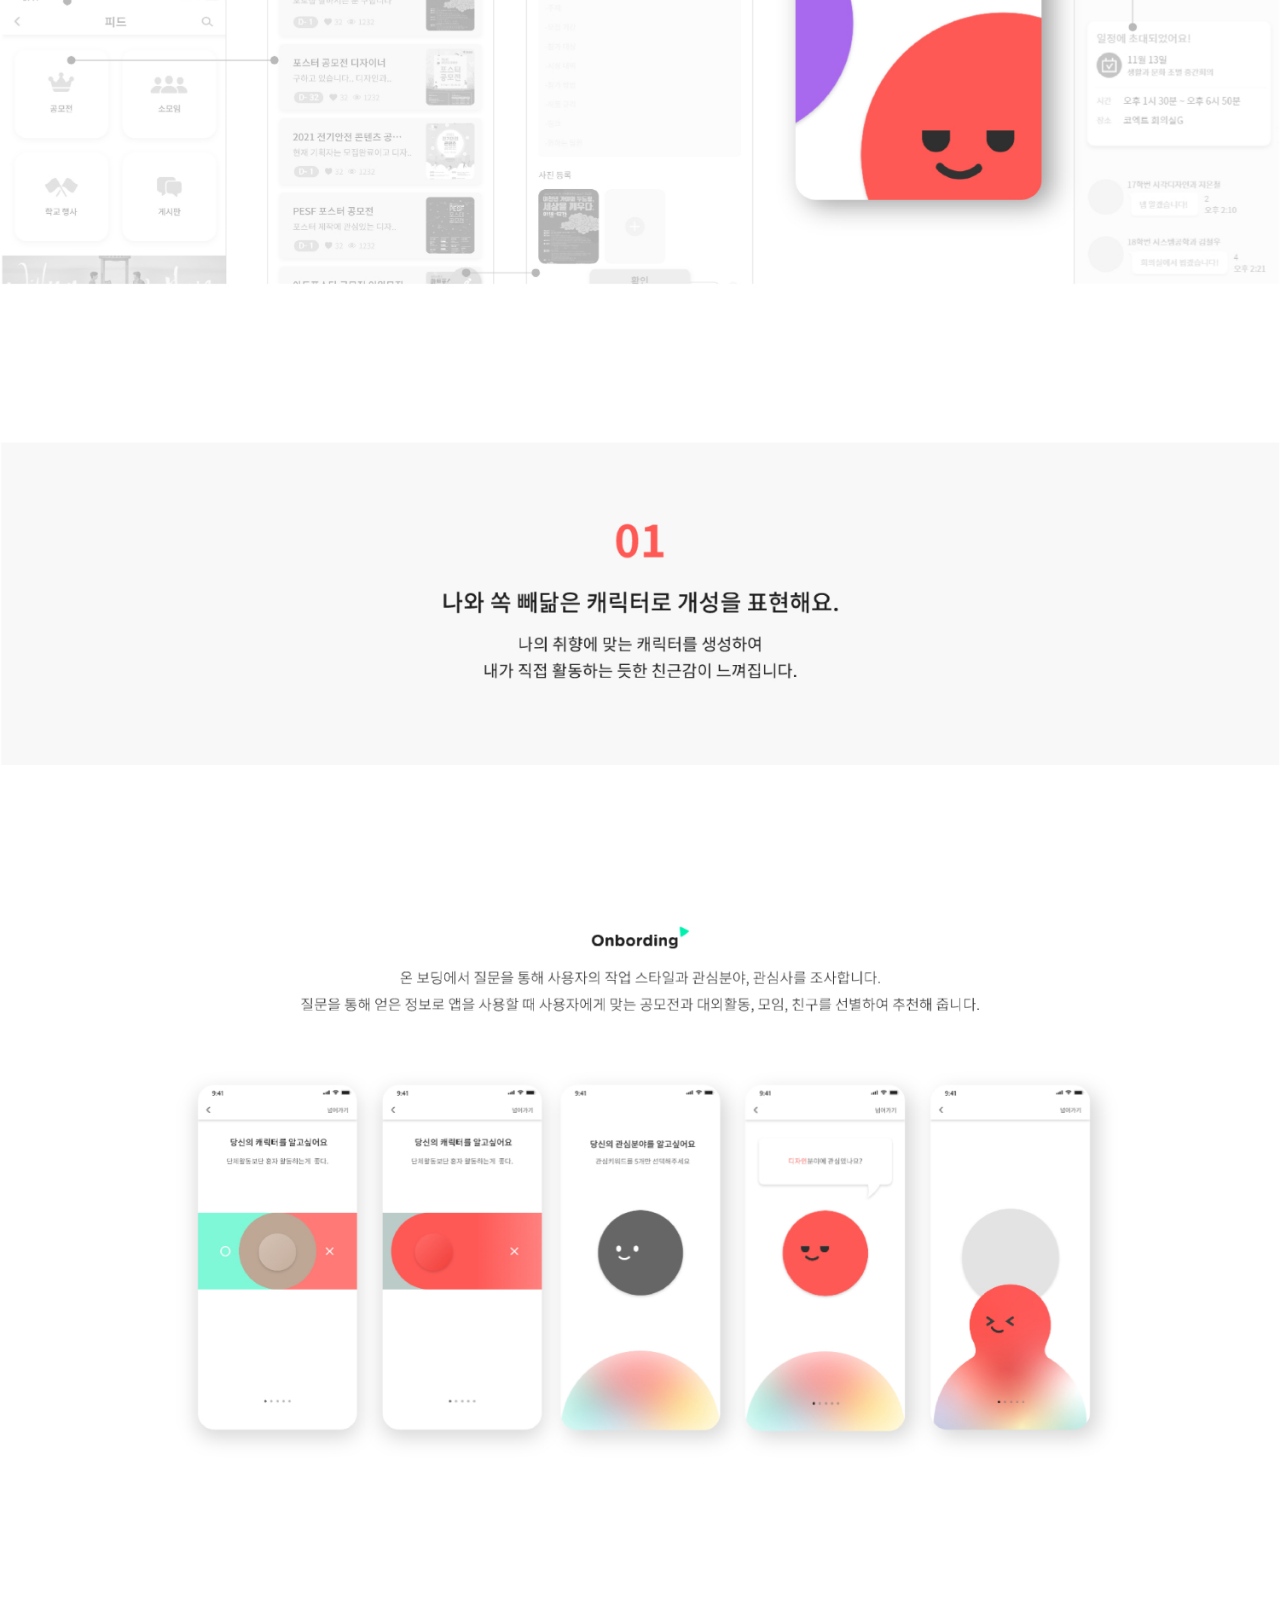
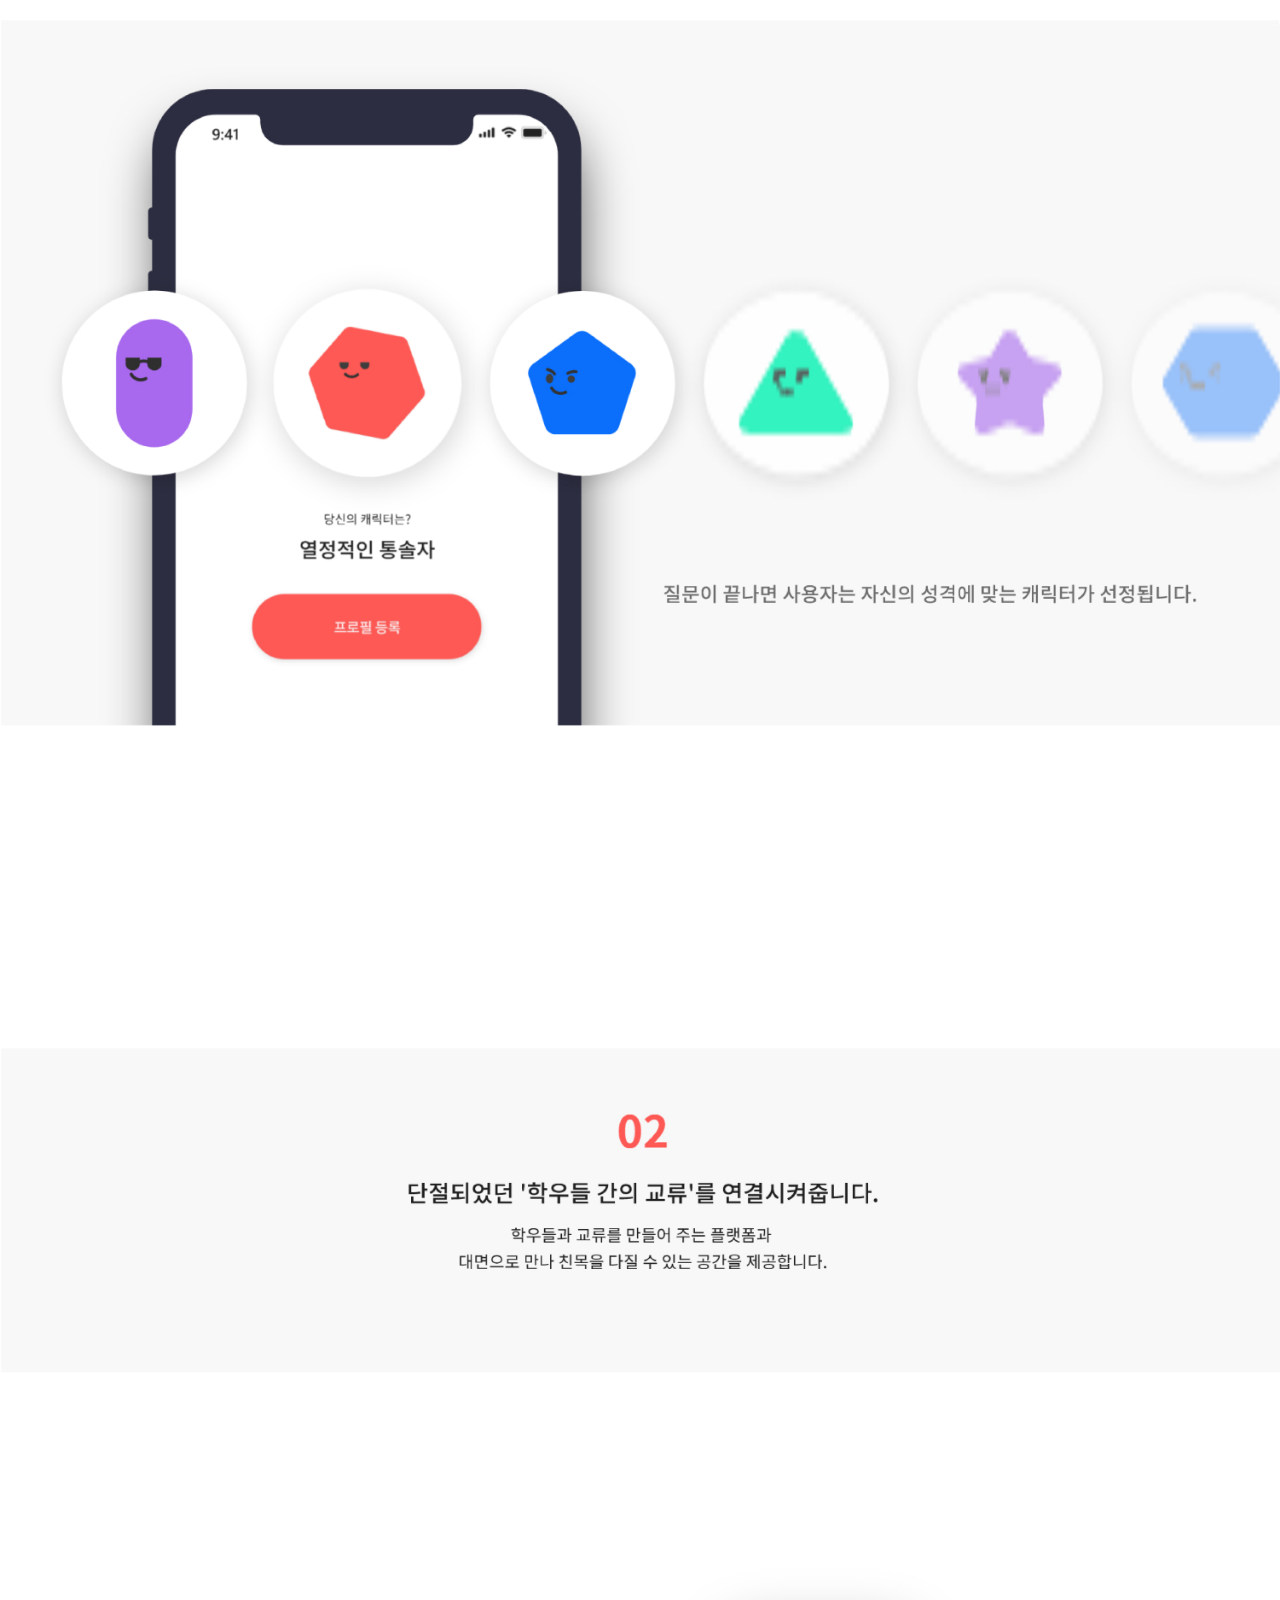
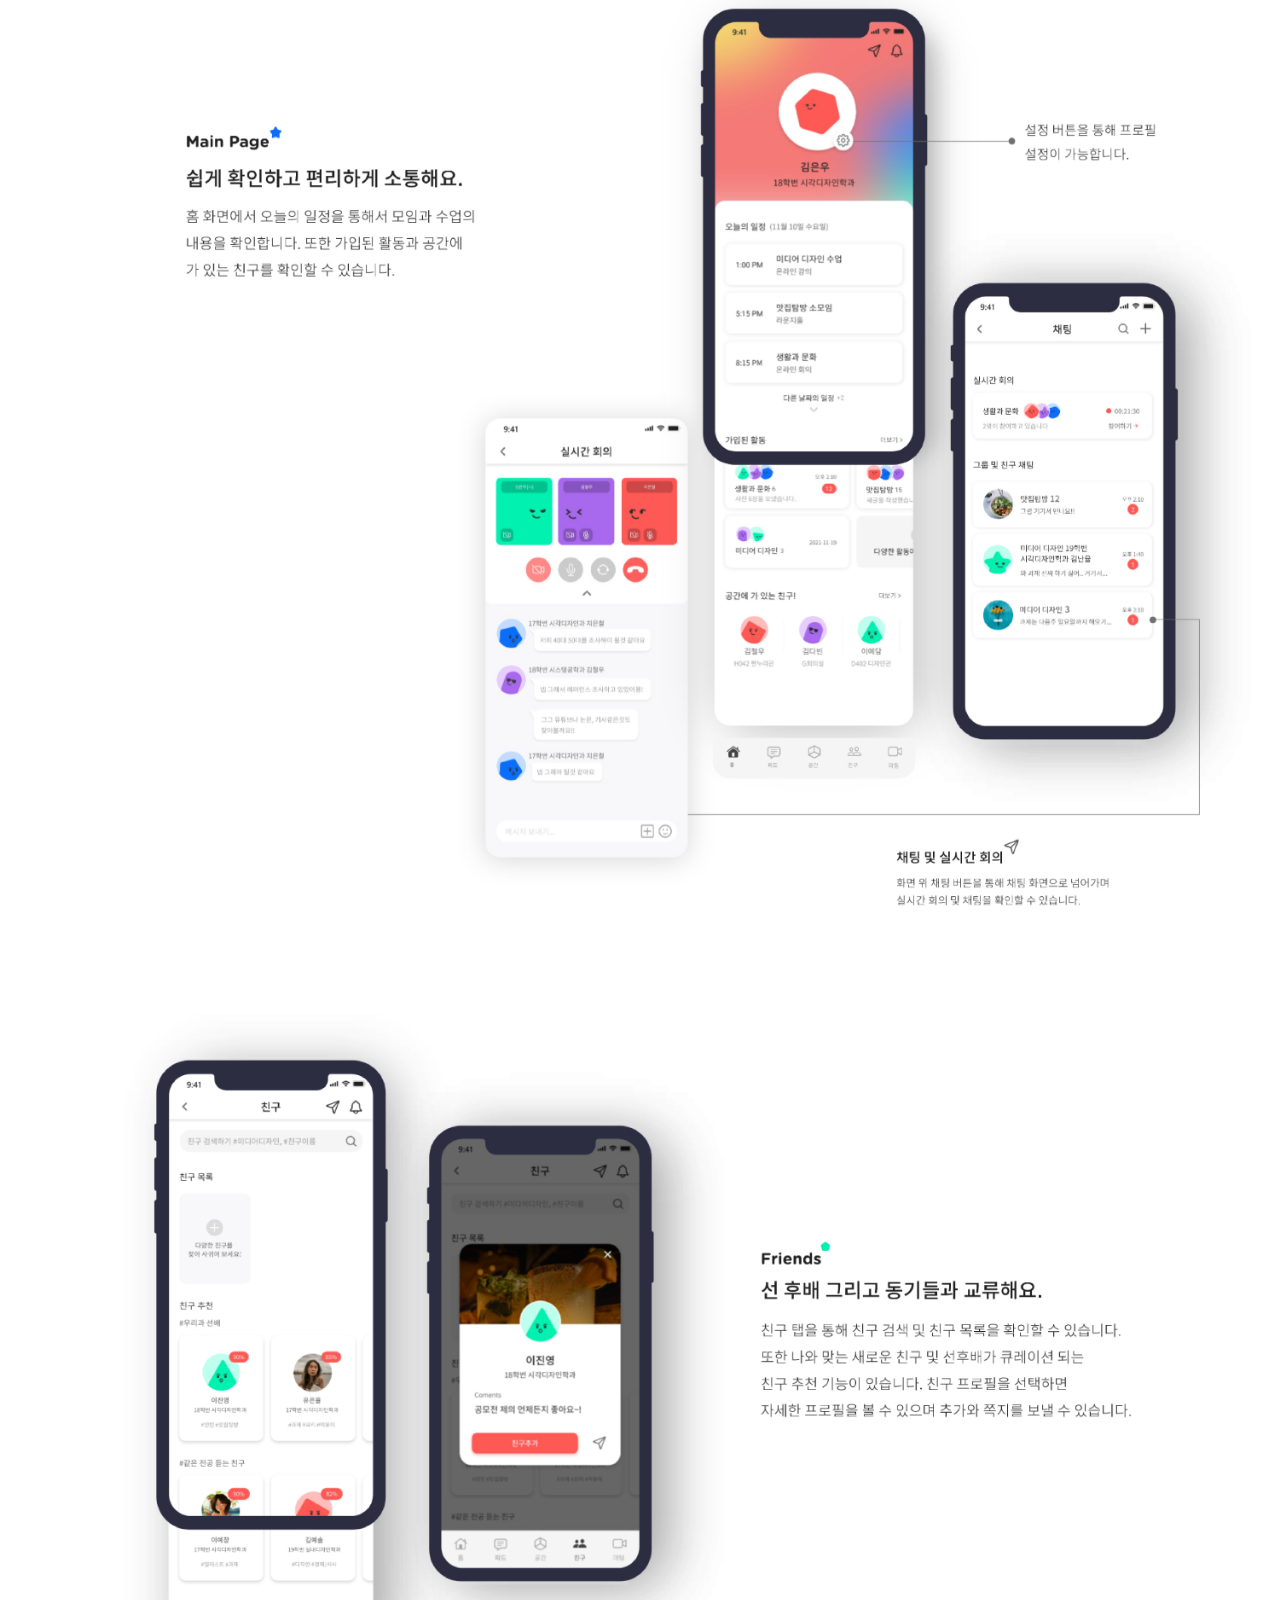
==== commit c4f0b5fc: "edit +Haeeohwa_typo and game_magazine_typo" ====
--- a/coact_interaction/index.html
+++ b/coact_interaction/index.html
@@ -16,7 +16,7 @@
     <link rel="stylesheet" href="./style/reset.min.css" />
     <link rel="stylesheet" href="./style/template.min.css" />
     <!-- edit 1 begin -->
-    <title>완벽한 인간:창과 인형</title>
+    <title>coact-space</title>
     <!-- edit 1 end -->
   </head>
   <body>
@@ -27,12 +27,12 @@
           <div class="profile__wrap">
             <div class="profile__title">
               <!-- edit 2 begin -->
-              완벽한 인간:창과 인형
+              coact-space: 공유공간
               <!-- edit 2 end -->
             </div>
             <div class="profile__name">
               <!-- edit 3 begin -->
-              일러스트레이션_유동관 교수님
+              이선옥 교수님_미디어디자인
               <!-- edit 3 end -->
             </div>
           </div>
@@ -43,42 +43,29 @@
       <!-- edit 4 begin -->
       <div class="container">
         <!-- example of image begin -->
-        <img src="imgs/img1.jpg" loading="lazy" />
-        <img src="imgs/blink76.jpg" loading="lazy" />
-        <img src="imgs/img2.jpg" loading="lazy" />
-        <img src="imgs/blink76.jpg" loading="lazy" />
-        <img src="imgs/Group 22.jpg" loading="lazy" />
-        <img src="imgs/blink76.jpg" loading="lazy" />
-
-        <img src="imgs/img3.jpg" loading="lazy" />
-        <img src="imgs/blink76.jpg" loading="lazy" />
-        <img src="imgs/Group 23.jpg" loading="lazy" />
-        <img src="imgs/blink76.jpg" loading="lazy" />
-
-        <img src="imgs/img4.jpg" loading="lazy" />
-        <img src="imgs/blink76.jpg" loading="lazy" />
-        <img src="imgs/img5.jpg" loading="lazy" />
-        <img src="imgs/blink76.jpg" loading="lazy" />
-        <img src="imgs/img6.jpg" loading="lazy" />
-        <img src="imgs/blink76.jpg" loading="lazy" />
-        <img src="imgs/img7.jpg" loading="lazy" />
-        <img src="imgs/blink76.jpg" loading="lazy" />
-        <img src="imgs/img8.jpg" loading="lazy" />
-        <img src="imgs/blink76.jpg" loading="lazy" />
-        <img src="imgs/img9.jpg" loading="lazy" />
-        <img src="imgs/blink76.jpg" loading="lazy" />
-        <img src="imgs/img10.jpg" loading="lazy" />
-        <img src="imgs/blink76.jpg" loading="lazy" />
-        <img src="imgs/img11.jpg" loading="lazy" />
-        <img src="imgs/blink76.jpg" loading="lazy" />
-        <img src="imgs/img12.jpg" loading="lazy" />
-        <img src="imgs/blink76.jpg" loading="lazy" />
-        <img src="imgs/img13.jpg" loading="lazy" />
-        <img src="imgs/img14.jpg" loading="lazy" />
-        <img src="imgs/Sticker-Pack-1.jpg" loading="lazy" />
-        <img src="imgs/img16.jpg" loading="lazy" />
-        <img src="imgs/img17.jpg" loading="lazy" />
-        <img src="imgs/img18.jpg" loading="lazy" />
+        <img src="imgs/coact-01.jpg" loading="lazy" />
+        <img src="imgs/coact-02.jpg" loading="lazy" />
+        <img src="imgs/coact-03.jpg" loading="lazy" />
+        <img src="imgs/coact-04.jpg" loading="lazy" />
+        <img src="imgs/coact-05.jpg" loading="lazy" />
+        <img src="imgs/coact-06.jpg" loading="lazy" />
+        <img src="imgs/coact-07.jpg" loading="lazy" />
+        <img src="imgs/coact-08.jpg" loading="lazy" />
+        <img src="imgs/coact-09.jpg" loading="lazy" />
+        <img src="imgs/coact-10.jpg" loading="lazy" />
+        <img src="imgs/coact-11.jpg" loading="lazy" />
+        <img src="imgs/coact-12.jpg" loading="lazy" />
+        <img src="imgs/coact-13.jpg" loading="lazy" />
+        <img src="imgs/coact-14.jpg" loading="lazy" />
+        <img src="imgs/coact-15.jpg" loading="lazy" />
+        <img src="imgs/coact-16.jpg" loading="lazy" />
+        <img src="imgs/coact-17.jpg" loading="lazy" />
+        <img src="imgs/coact-18.jpg" loading="lazy" />
+        <img src="imgs/coact-19.jpg" loading="lazy" />
+        <img src="imgs/coact-20.jpg" loading="lazy" />
+        <img src="imgs/coact-21.jpg" loading="lazy" />
+        <img src="imgs/coact-22.jpg" loading="lazy" />
+        <img src="imgs/coact-23.jpg" loading="lazy" />
 
         <!-- example of image end -->
       </div>
